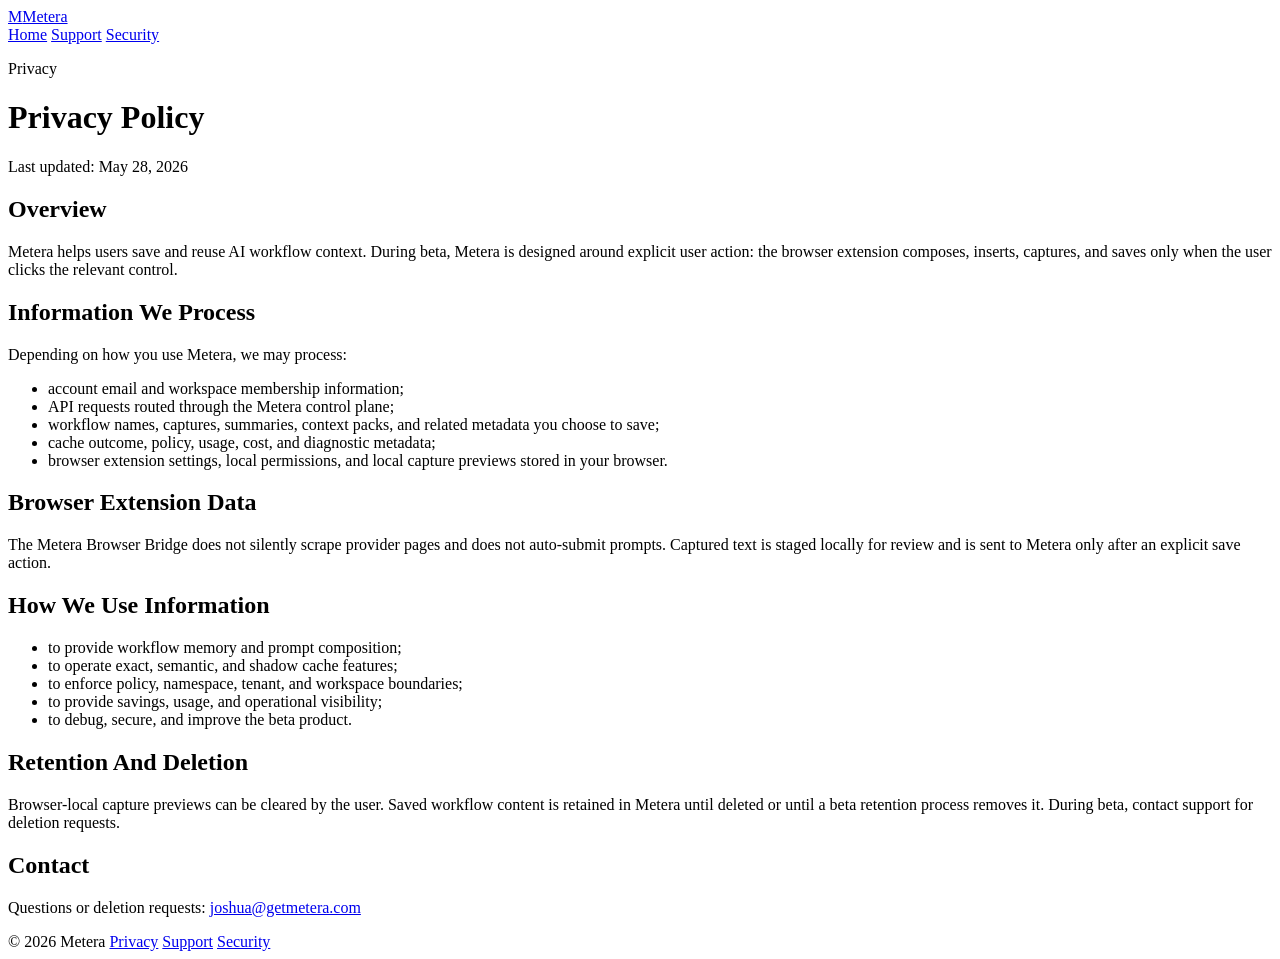
==== site/privacy.html @ de129ecc "Add getmetera website" ====
<!doctype html>
<html lang="en">
  <head>
    <meta charset="utf-8" />
    <meta name="viewport" content="width=device-width, initial-scale=1" />
    <title>Privacy Policy | Metera</title>
    <meta name="description" content="Metera privacy policy for the private beta and browser bridge." />
    <link rel="stylesheet" href="/styles.css" />
  </head>
  <body>
    <header class="topbar">
      <a class="brand" href="/"><span class="mark">M</span><span>Metera</span></a>
      <nav aria-label="Primary navigation">
        <a href="/">Home</a>
        <a href="/support.html">Support</a>
        <a href="/security.html">Security</a>
      </nav>
    </header>
    <main class="legal">
      <p class="eyebrow">Privacy</p>
      <h1>Privacy Policy</h1>
      <p>Last updated: May 28, 2026</p>

      <h2>Overview</h2>
      <p>
        Metera helps users save and reuse AI workflow context. During beta, Metera is designed around explicit user action:
        the browser extension composes, inserts, captures, and saves only when the user clicks the relevant control.
      </p>

      <h2>Information We Process</h2>
      <p>Depending on how you use Metera, we may process:</p>
      <ul>
        <li>account email and workspace membership information;</li>
        <li>API requests routed through the Metera control plane;</li>
        <li>workflow names, captures, summaries, context packs, and related metadata you choose to save;</li>
        <li>cache outcome, policy, usage, cost, and diagnostic metadata;</li>
        <li>browser extension settings, local permissions, and local capture previews stored in your browser.</li>
      </ul>

      <h2>Browser Extension Data</h2>
      <p>
        The Metera Browser Bridge does not silently scrape provider pages and does not auto-submit prompts.
        Captured text is staged locally for review and is sent to Metera only after an explicit save action.
      </p>

      <h2>How We Use Information</h2>
      <ul>
        <li>to provide workflow memory and prompt composition;</li>
        <li>to operate exact, semantic, and shadow cache features;</li>
        <li>to enforce policy, namespace, tenant, and workspace boundaries;</li>
        <li>to provide savings, usage, and operational visibility;</li>
        <li>to debug, secure, and improve the beta product.</li>
      </ul>

      <h2>Retention And Deletion</h2>
      <p>
        Browser-local capture previews can be cleared by the user. Saved workflow content is retained in Metera until deleted
        or until a beta retention process removes it. During beta, contact support for deletion requests.
      </p>

      <h2>Contact</h2>
      <p>Questions or deletion requests: <a href="mailto:joshua@getmetera.com">joshua@getmetera.com</a></p>
    </main>
    <footer>
      <span>© <span id="year"></span> Metera</span>
      <a href="/privacy.html">Privacy</a>
      <a href="/support.html">Support</a>
      <a href="/security.html">Security</a>
    </footer>
    <script>document.getElementById("year").textContent = new Date().getFullYear();</script>
  </body>
</html>
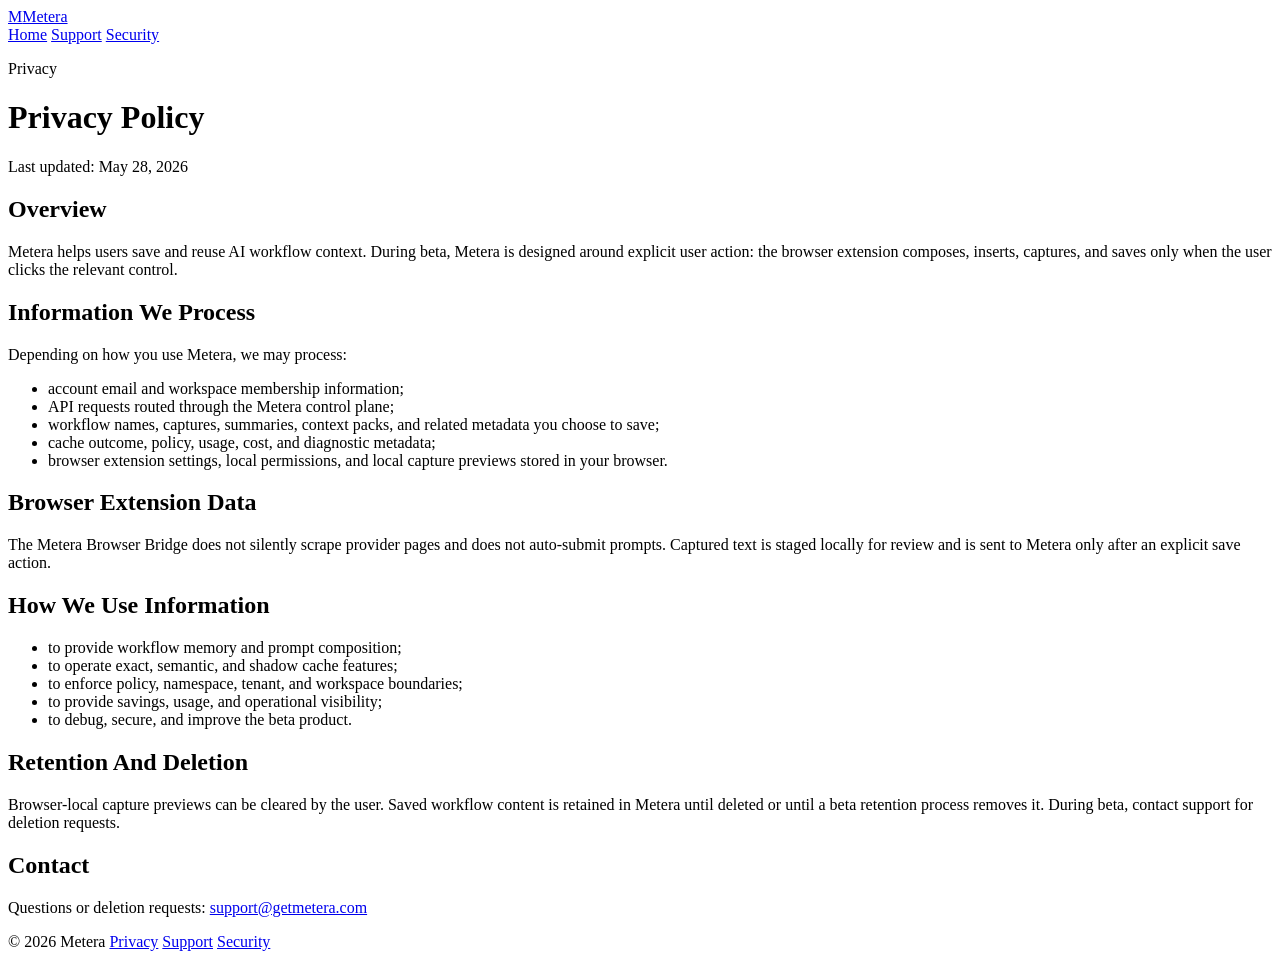
==== commit 868e4802: "Update website contact email" ====
--- a/site/privacy.html
+++ b/site/privacy.html
@@ -59,7 +59,7 @@
       </p>
 
       <h2>Contact</h2>
-      <p>Questions or deletion requests: <a href="mailto:joshua@getmetera.com">joshua@getmetera.com</a></p>
+      <p>Questions or deletion requests: <a href="mailto:support@getmetera.com">support@getmetera.com</a></p>
     </main>
     <footer>
       <span>© <span id="year"></span> Metera</span>
